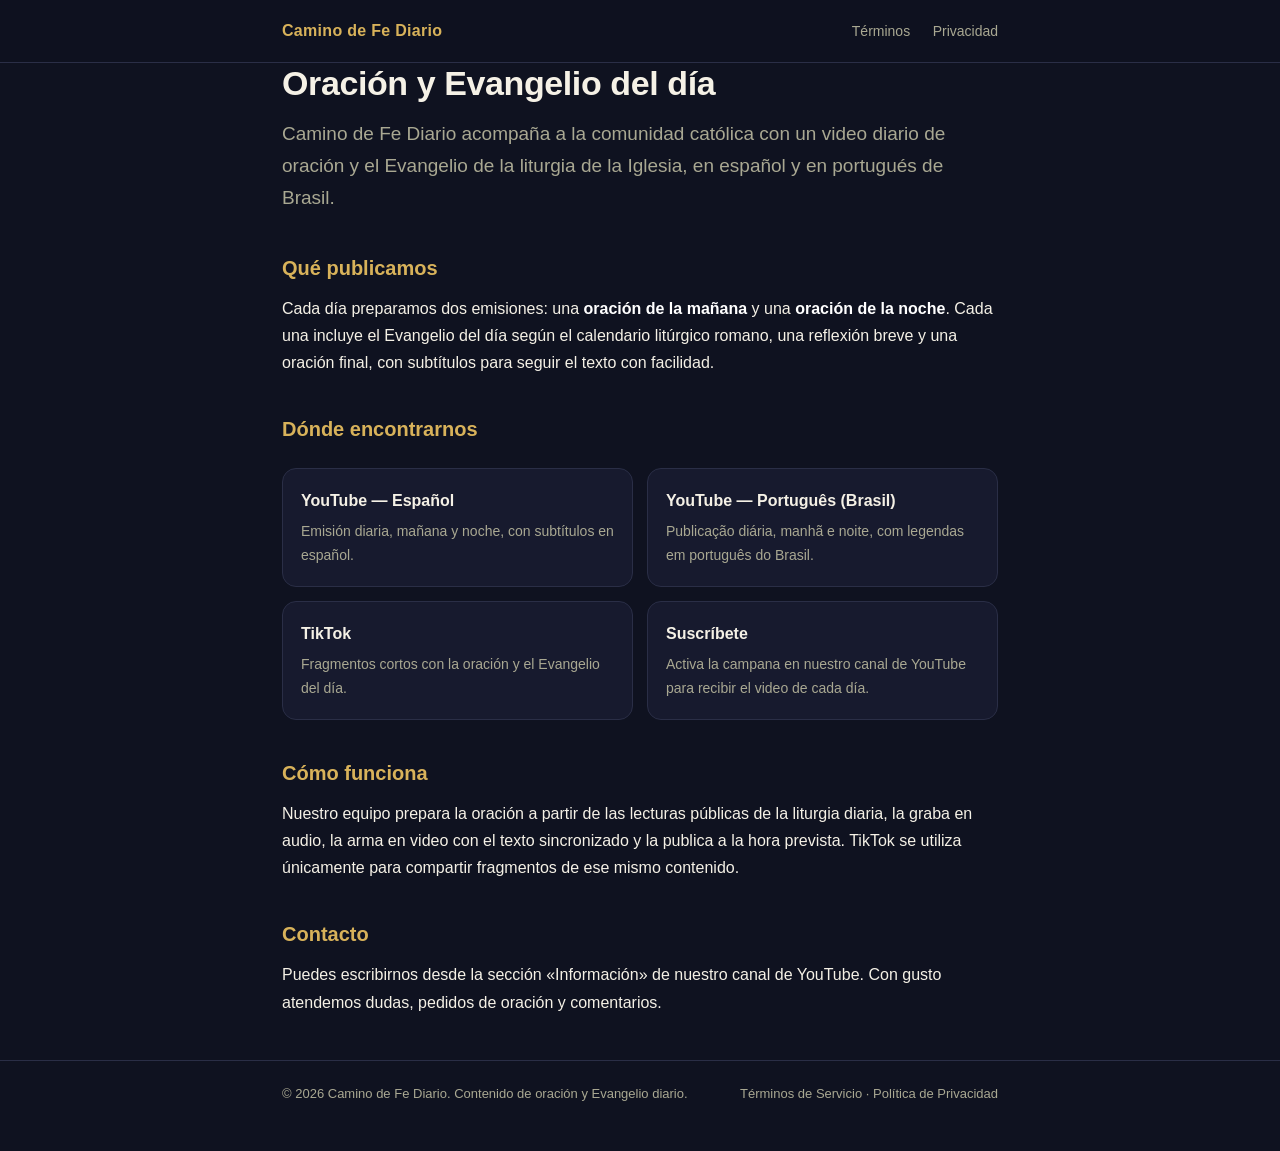
==== index.html @ 34e18f89 "Sitio legal de Camino de Fe Diario (oficial + terminos + privacidad)" ====
<!DOCTYPE html>
<html lang="es">
<head>
  <meta charset="utf-8">
  <meta name="viewport" content="width=device-width, initial-scale=1">
  <title>Camino de Fe Diario — Oración y Evangelio del día</title>
  <meta name="description" content="Camino de Fe Diario publica cada día la oración y el Evangelio de la liturgia católica en video, en español y en portugués de Brasil.">
  <link rel="stylesheet" href="/style.css">
</head>
<body>
  <header class="site-header">
    <div class="wrap">
      <a class="brand" href="/">Camino de Fe Diario</a>
      <nav>
        <a href="/terminos.html">Términos</a>
        <a href="/privacidad.html">Privacidad</a>
      </nav>
    </div>
  </header>

  <main class="wrap">
    <h1>Oración y Evangelio del día</h1>
    <p class="lead">Camino de Fe Diario acompaña a la comunidad católica con un video diario de oración y el Evangelio de la liturgia de la Iglesia, en español y en portugués de Brasil.</p>

    <h2>Qué publicamos</h2>
    <p>Cada día preparamos dos emisiones: una <strong>oración de la mañana</strong> y una <strong>oración de la noche</strong>. Cada una incluye el Evangelio del día según el calendario litúrgico romano, una reflexión breve y una oración final, con subtítulos para seguir el texto con facilidad.</p>

    <h2>Dónde encontrarnos</h2>
    <div class="cards">
      <div class="card">
        <h3>YouTube — Español</h3>
        <p>Emisión diaria, mañana y noche, con subtítulos en español.</p>
      </div>
      <div class="card">
        <h3>YouTube — Português (Brasil)</h3>
        <p>Publicação diária, manhã e noite, com legendas em português do Brasil.</p>
      </div>
      <div class="card">
        <h3>TikTok</h3>
        <p>Fragmentos cortos con la oración y el Evangelio del día.</p>
      </div>
      <div class="card">
        <h3>Suscríbete</h3>
        <p>Activa la campana en nuestro canal de YouTube para recibir el video de cada día.</p>
      </div>
    </div>

    <h2>Cómo funciona</h2>
    <p>Nuestro equipo prepara la oración a partir de las lecturas públicas de la liturgia diaria, la graba en audio, la arma en video con el texto sincronizado y la publica a la hora prevista. TikTok se utiliza únicamente para compartir fragmentos de ese mismo contenido.</p>

    <h2>Contacto</h2>
    <p>Puedes escribirnos desde la sección «Información» de nuestro canal de YouTube. Con gusto atendemos dudas, pedidos de oración y comentarios.</p>
  </main>

  <footer>
    <div class="wrap">
      <span>© <span id="y">2026</span> Camino de Fe Diario. Contenido de oración y Evangelio diario.</span>
      <span>
        <a href="/terminos.html">Términos de Servicio</a> ·
        <a href="/privacidad.html">Política de Privacidad</a>
      </span>
    </div>
  </footer>
  <script>document.getElementById('y').textContent = new Date().getFullYear();</script>
</body>
</html>
---- style.css ----
:root{
  --bg:#0f1220;
  --panel:#171a2e;
  --ink:#f5f1e6;
  --muted:#a9a892;
  --gold:#d8b25a;
  --line:#2a2e46;
}
*{box-sizing:border-box}
html,body{margin:0;padding:0}
body{
  background:var(--bg);
  color:var(--ink);
  font:16px/1.7 -apple-system,BlinkMacSystemFont,"Segoe UI",Roboto,Helvetica,Arial,sans-serif;
  -webkit-font-smoothing:antialiased;
}
.wrap{max-width:760px;margin:0 auto;padding:0 22px}
.site-header{
  border-bottom:1px solid var(--line);
  background:rgba(15,18,32,.92);
  position:sticky;top:0;
  backdrop-filter:blur(10px);
  -webkit-backdrop-filter:blur(10px);
}
.site-header .wrap{display:flex;align-items:center;justify-content:space-between;height:62px}
.brand{color:var(--gold);font-weight:700;letter-spacing:.3px;text-decoration:none}
.site-header nav a{color:var(--muted);text-decoration:none;margin-left:18px;font-size:14px}
.site-header nav a:hover{color:var(--ink)}
main{padding:56px 22px 26px}
h1{font-size:34px;line-height:1.2;margin:0 0 14px;letter-spacing:-.4px}
.lead{font-size:19px;color:var(--muted);margin:0 0 30px}
h2{font-size:20px;margin:36px 0 10px;color:var(--gold)}
p{margin:0 0 14px}
strong{color:#fff}
.cards{display:grid;grid-template-columns:1fr 1fr;gap:14px;margin:22px 0 6px}
.card{background:var(--panel);border:1px solid var(--line);border-radius:14px;padding:18px}
.card h3{margin:0 0 6px;font-size:16px;color:var(--ink)}
.card p{margin:0;color:var(--muted);font-size:14px}
footer{border-top:1px solid var(--line);margin-top:44px;padding:22px 0 46px;color:var(--muted);font-size:13px}
footer .wrap{display:flex;gap:14px;flex-wrap:wrap;justify-content:space-between}
footer a{color:var(--muted);text-decoration:none}
footer a:hover{color:var(--ink)}
.legal main{padding-top:46px}
.legal h1{font-size:28px}
.legal h2{margin-top:30px;font-size:18px}
small.updated{color:var(--muted)}
@media (max-width:560px){
  .cards{grid-template-columns:1fr}
  h1{font-size:27px}
  .lead{font-size:17px}
}
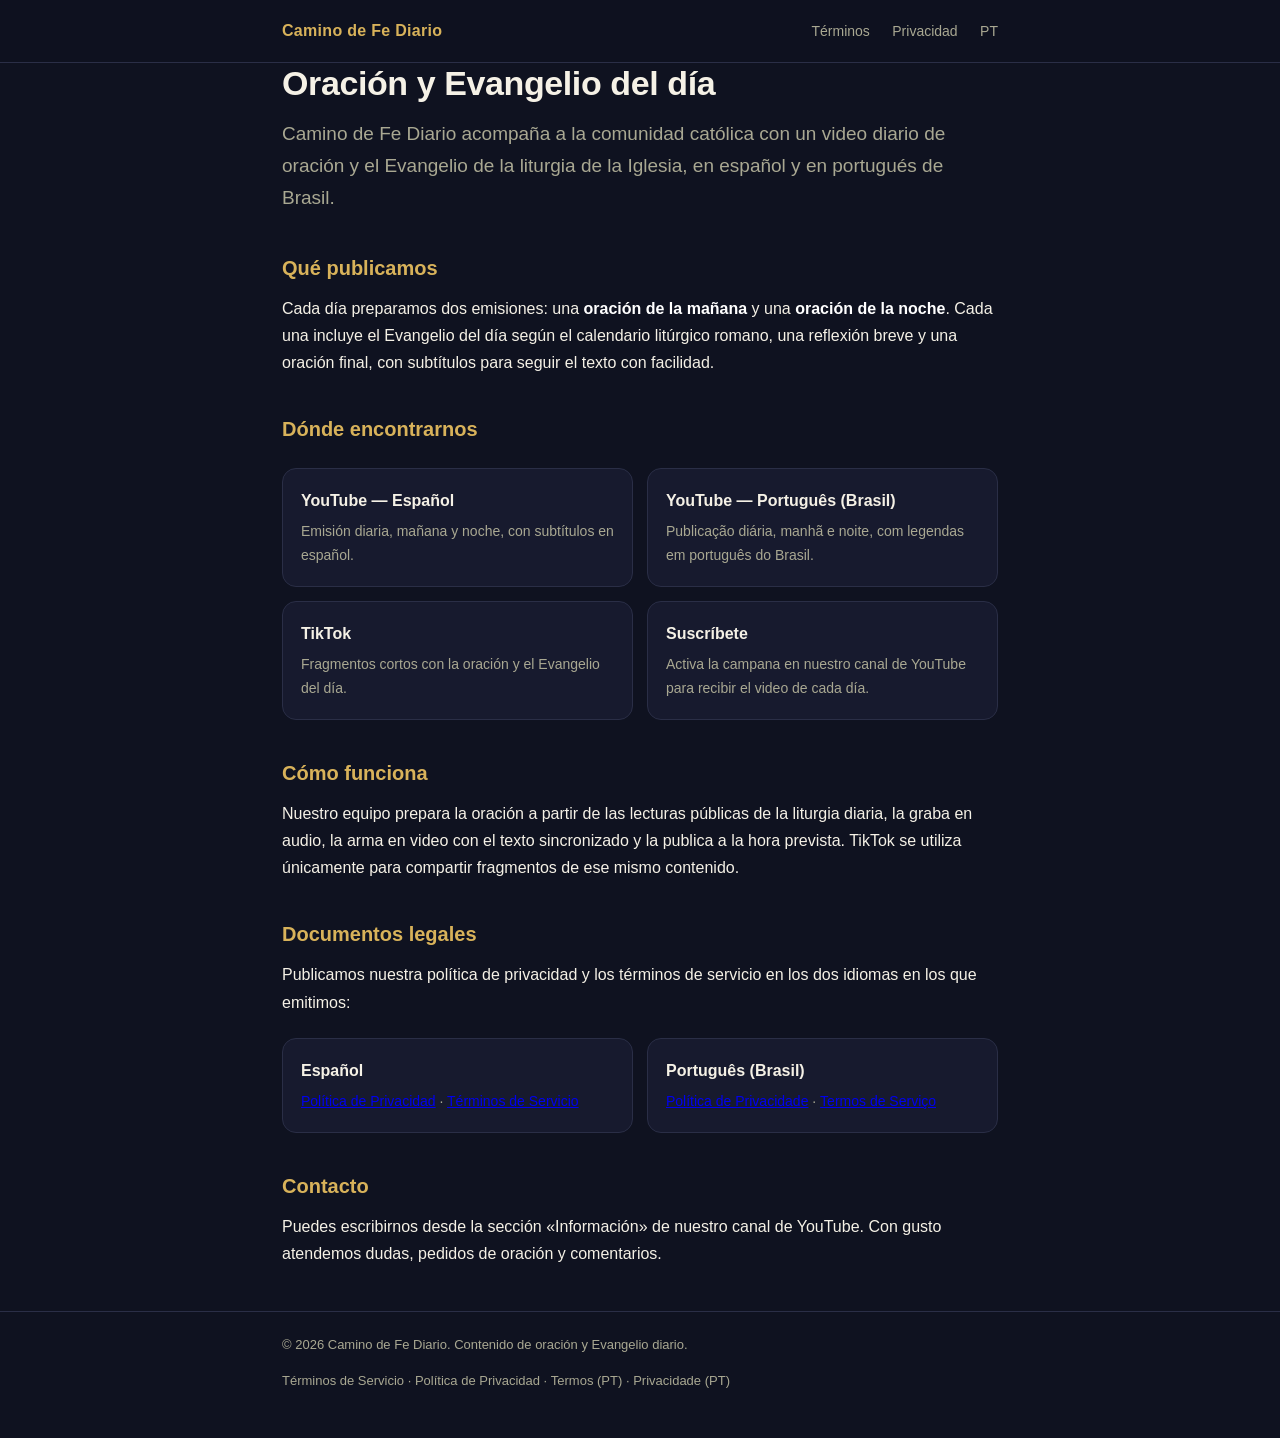
==== commit 96022d34: "Sitio legal: versiones en portugués (privacidade.html, termos.html) y selector de idioma - Nueva ver" ====
--- a/index.html
+++ b/index.html
@@ -14,6 +14,7 @@
       <nav>
         <a href="/terminos.html">Términos</a>
         <a href="/privacidad.html">Privacidad</a>
+        <a href="/privacidade.html" lang="pt-BR" title="Política de Privacidade (português)">PT</a>
       </nav>
     </div>
   </header>
@@ -48,6 +49,19 @@
     <h2>Cómo funciona</h2>
     <p>Nuestro equipo prepara la oración a partir de las lecturas públicas de la liturgia diaria, la graba en audio, la arma en video con el texto sincronizado y la publica a la hora prevista. TikTok se utiliza únicamente para compartir fragmentos de ese mismo contenido.</p>
 
+    <h2>Documentos legales</h2>
+    <p>Publicamos nuestra política de privacidad y los términos de servicio en los dos idiomas en los que emitimos:</p>
+    <div class="cards">
+      <div class="card">
+        <h3>Español</h3>
+        <p><a href="/privacidad.html">Política de Privacidad</a> · <a href="/terminos.html">Términos de Servicio</a></p>
+      </div>
+      <div class="card">
+        <h3>Português (Brasil)</h3>
+        <p><a href="/privacidade.html" lang="pt-BR">Política de Privacidade</a> · <a href="/termos.html" lang="pt-BR">Termos de Serviço</a></p>
+      </div>
+    </div>
+
     <h2>Contacto</h2>
     <p>Puedes escribirnos desde la sección «Información» de nuestro canal de YouTube. Con gusto atendemos dudas, pedidos de oración y comentarios.</p>
   </main>
@@ -57,7 +71,9 @@
       <span>© <span id="y">2026</span> Camino de Fe Diario. Contenido de oración y Evangelio diario.</span>
       <span>
         <a href="/terminos.html">Términos de Servicio</a> ·
-        <a href="/privacidad.html">Política de Privacidad</a>
+        <a href="/privacidad.html">Política de Privacidad</a> ·
+        <a href="/termos.html" lang="pt-BR">Termos (PT)</a> ·
+        <a href="/privacidade.html" lang="pt-BR">Privacidade (PT)</a>
       </span>
     </div>
   </footer>
